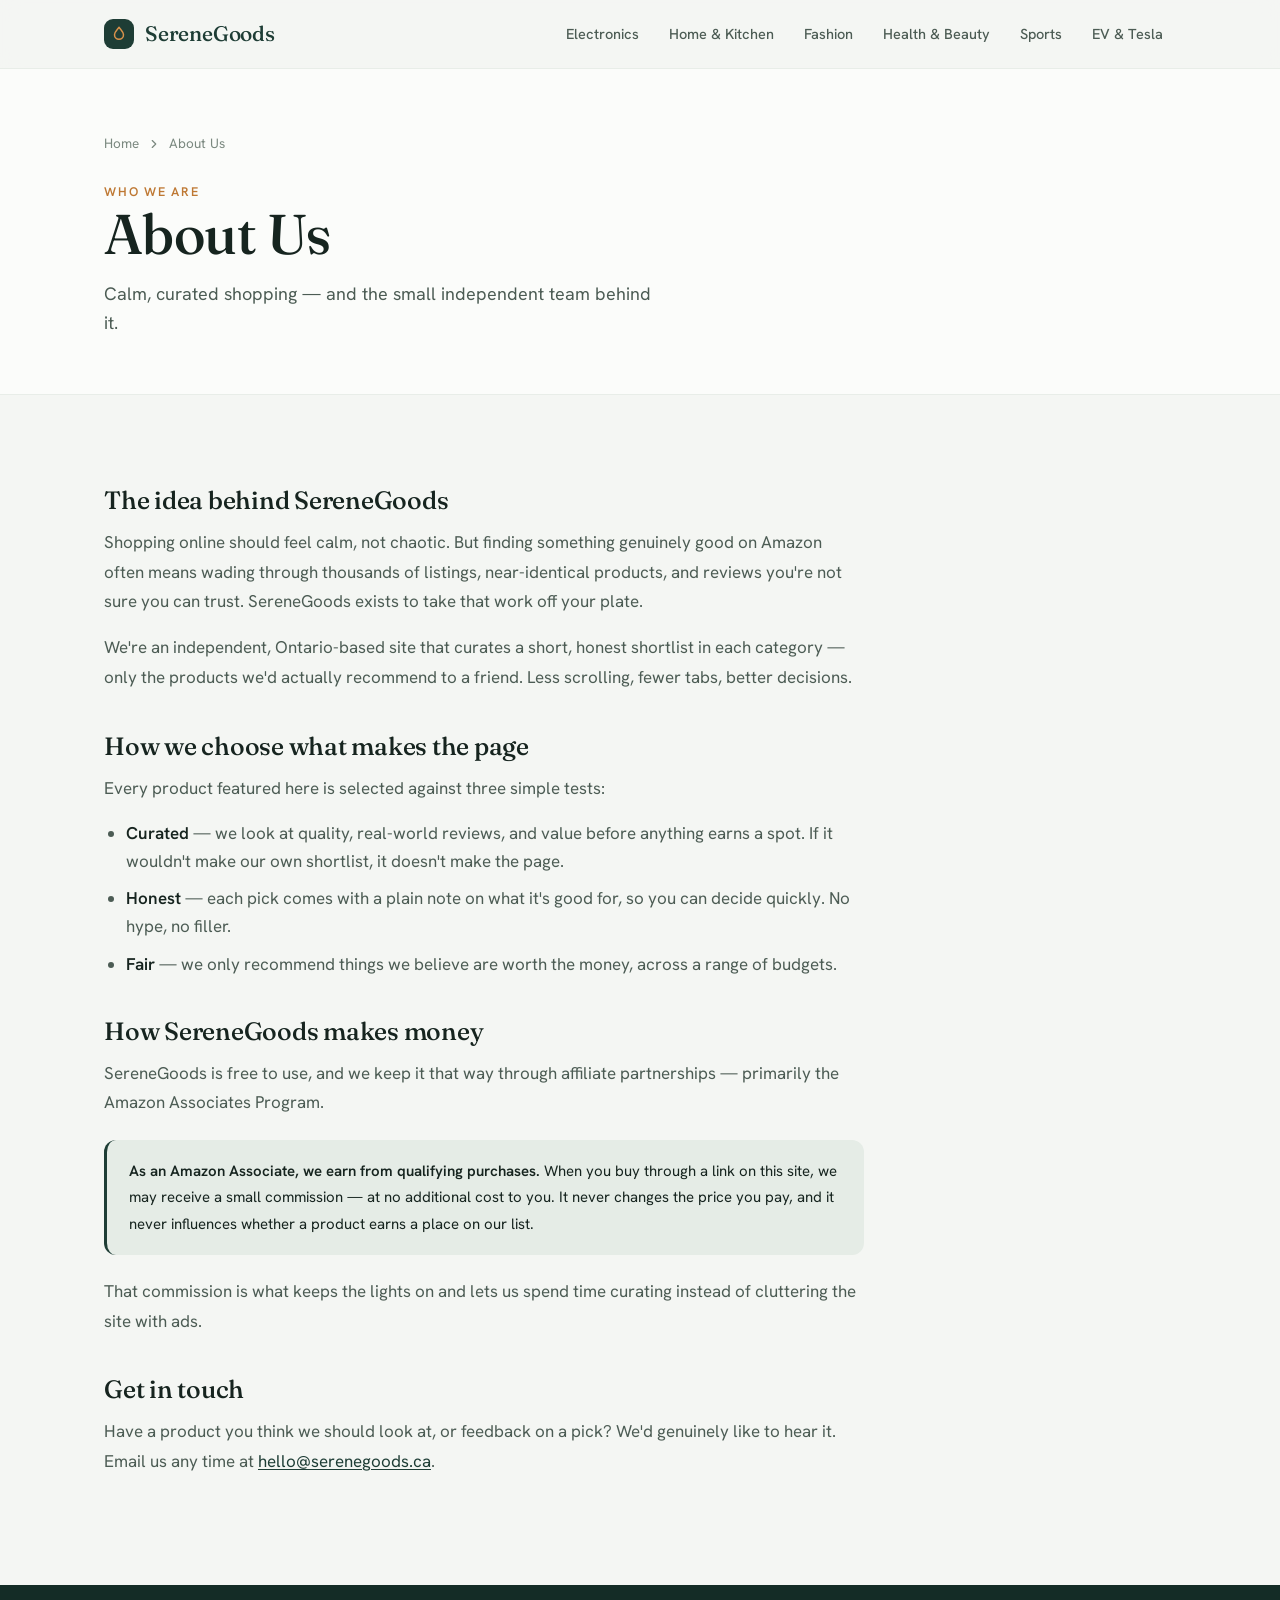
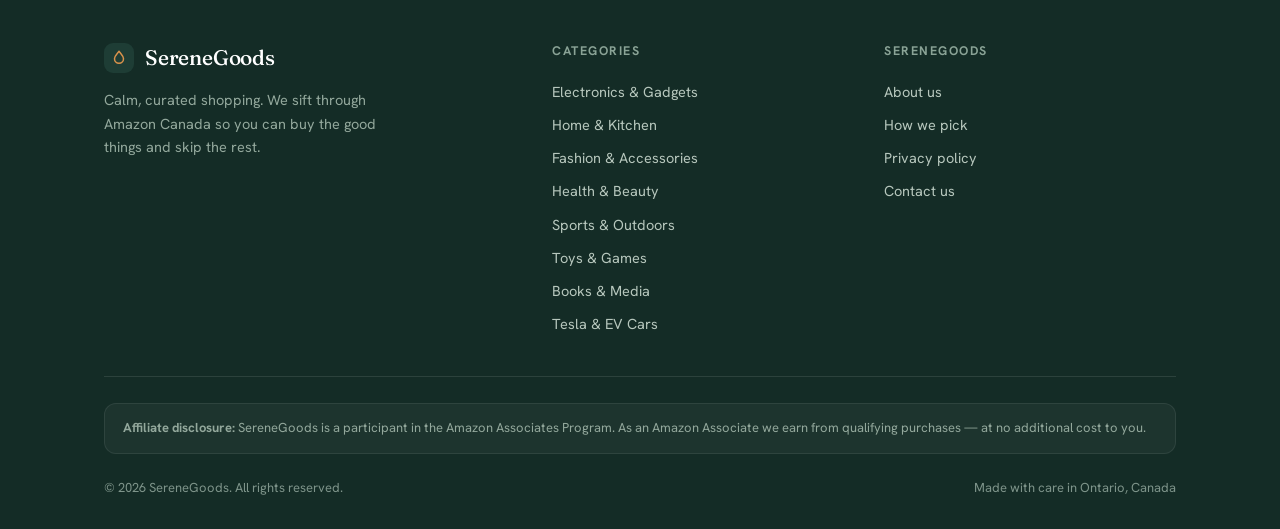
==== about.html @ b5cfd347 "Add files via upload" ====
<!DOCTYPE html>
<html lang="en">
<head>
<meta charset="UTF-8">
<meta name="viewport" content="width=device-width, initial-scale=1.0">
<title>About Us &mdash; SereneGoods</title>
<meta name="description" content="About SereneGoods — an independent, Ontario-based site curating the best of Amazon Canada with honest, hand-picked recommendations.">
<link rel="preconnect" href="https://fonts.googleapis.com">
<link rel="preconnect" href="https://fonts.gstatic.com" crossorigin>
<link href="https://fonts.googleapis.com/css2?family=Fraunces:ital,opsz,wght@0,9..144,400;0,9..144,500;1,9..144,400;1,9..144,500&family=Hanken+Grotesk:wght@400;500;600;700&display=swap" rel="stylesheet">
<style>
/* =========================================================
   SereneGoods — shared stylesheet
   Calm, editorial curation aesthetic.
   Palette: cool paper · pine · sage · honey accent
   Type: Fraunces (display) + Hanken Grotesk (body/utility)
   ========================================================= */

:root {
  --paper:      #F4F6F3;
  --paper-2:    #FBFCFA;
  --card:       #FFFFFF;
  --ink:        #16241F;
  --ink-soft:   #4C5C54;
  --ink-faint:  #7A887F;
  --pine:       #1E3D35;
  --pine-deep:  #142C26;
  --sage:       #8AA396;
  --sage-soft:  #E5ECE6;
  --honey:      #D9924B;
  --honey-deep: #BE7833;
  --line:       #DCE3DC;
  --line-soft:  #E8EDE8;

  --maxw: 1120px;
  --radius: 18px;
  --radius-sm: 12px;
  --shadow-sm: 0 1px 2px rgba(20,44,38,.04), 0 4px 14px rgba(20,44,38,.05);
  --shadow-md: 0 6px 28px rgba(20,44,38,.10);
  --ease: cubic-bezier(.22,.61,.36,1);

  --font-display: "Fraunces", Georgia, serif;
  --font-body: "Hanken Grotesk", system-ui, -apple-system, sans-serif;
}

/* ---------- reset ---------- */
*, *::before, *::after { box-sizing: border-box; }
* { margin: 0; }
html { -webkit-text-size-adjust: 100%; scroll-behavior: smooth; }
body {
  font-family: var(--font-body);
  background: var(--paper);
  color: var(--ink);
  line-height: 1.6;
  font-size: 17px;
  -webkit-font-smoothing: antialiased;
  text-rendering: optimizeLegibility;
}
img { max-width: 100%; display: block; }
a { color: inherit; text-decoration: none; }
button { font-family: inherit; }

/* ---------- layout helpers ---------- */
.wrap { max-width: var(--maxw); margin: 0 auto; padding: 0 24px; }
.eyebrow {
  font-size: 12.5px; font-weight: 600; letter-spacing: .14em;
  text-transform: uppercase; color: var(--honey-deep);
}
.section { padding: 92px 0; }
.section--tight { padding: 64px 0; }

h1, h2, h3 { font-family: var(--font-display); font-weight: 500; line-height: 1.08; letter-spacing: -.01em; }
.lede { color: var(--ink-soft); font-size: 19px; max-width: 56ch; }

/* ---------- buttons ---------- */
.btn {
  display: inline-flex; align-items: center; gap: 9px;
  font-weight: 600; font-size: 15.5px;
  padding: 13px 22px; border-radius: 999px;
  border: 1px solid transparent; cursor: pointer;
  transition: transform .25s var(--ease), background .25s var(--ease), box-shadow .25s var(--ease), color .2s;
}
.btn svg { width: 17px; height: 17px; }
.btn--primary { background: var(--honey); color: #2a1a08; }
.btn--primary:hover { background: var(--honey-deep); color: #fff; transform: translateY(-2px); box-shadow: 0 8px 20px rgba(190,120,51,.28); }
.btn--ghost { background: transparent; color: var(--pine); border-color: var(--line); }
.btn--ghost:hover { background: var(--sage-soft); border-color: var(--sage); transform: translateY(-2px); }
.btn--pine { background: var(--pine); color: #EAF1EC; }
.btn--pine:hover { background: var(--pine-deep); transform: translateY(-2px); box-shadow: var(--shadow-md); }

/* ---------- header ---------- */
.site-header {
  position: sticky; top: 0; z-index: 50;
  background: rgba(244,246,243,.82);
  backdrop-filter: saturate(140%) blur(10px);
  border-bottom: 1px solid var(--line-soft);
}
.nav { display: flex; align-items: center; justify-content: space-between; height: 68px; }
.brand { display: inline-flex; align-items: center; gap: 11px; font-family: var(--font-display); font-size: 21px; font-weight: 500; color: var(--pine); letter-spacing: -.01em; }
.brand .mark {
  width: 30px; height: 30px; border-radius: 9px;
  background: var(--pine); display: grid; place-items: center; flex: none;
}
.brand .mark svg { width: 18px; height: 18px; color: var(--honey); }
.nav-links { display: flex; align-items: center; gap: 4px; }
.nav-links a {
  font-size: 14.5px; font-weight: 500; color: var(--ink-soft);
  padding: 8px 13px; border-radius: 999px; transition: background .2s, color .2s;
}
.nav-links a:hover, .nav-links a[aria-current="page"] { background: var(--sage-soft); color: var(--pine); }
.nav-toggle { display: none; background: none; border: 1px solid var(--line); border-radius: 10px; padding: 8px; cursor: pointer; }
.nav-toggle svg { width: 20px; height: 20px; color: var(--pine); }

/* ---------- hero ---------- */
.hero { padding: 76px 0 40px; }
.hero-grid { display: grid; grid-template-columns: 1.15fr .85fr; gap: 56px; align-items: center; }
.hero h1 { font-size: clamp(40px, 6vw, 66px); margin: 18px 0 22px; }
.hero h1 em { font-style: italic; color: var(--honey-deep); }
.hero .lede { margin-bottom: 30px; }
.hero-actions { display: flex; gap: 14px; flex-wrap: wrap; }
.hero-meta { margin-top: 34px; display: flex; gap: 30px; }
.hero-meta .stat { display: flex; flex-direction: column; }
.hero-meta .num { font-family: var(--font-display); font-size: 27px; color: var(--pine); line-height: 1; }
.hero-meta .lbl { font-size: 13px; color: var(--ink-faint); margin-top: 5px; }

/* editor's pick — signature card */
.pick {
  background: var(--pine); color: #EAF1EC; border-radius: var(--radius);
  padding: 26px; position: relative; overflow: hidden; box-shadow: var(--shadow-md);
}
.pick::after {
  content: ""; position: absolute; right: -60px; top: -60px;
  width: 200px; height: 200px; border-radius: 50%;
  background: radial-gradient(circle at center, rgba(217,146,75,.34), transparent 68%);
}
.pick .tag { display: inline-flex; align-items: center; gap: 7px; font-size: 12px; font-weight: 600; letter-spacing: .12em; text-transform: uppercase; color: var(--honey); }
.pick .tag svg { width: 14px; height: 14px; }
.pick-art {
  margin: 18px 0; height: 168px; border-radius: var(--radius-sm);
  background:
    linear-gradient(135deg, rgba(255,255,255,.08), rgba(255,255,255,0)),
    repeating-linear-gradient(45deg, rgba(255,255,255,.04) 0 10px, transparent 10px 20px),
    var(--pine-deep);
  display: grid; place-items: center; border: 1px solid rgba(255,255,255,.08);
}
.pick-art svg { width: 58px; height: 58px; color: var(--sage); opacity: .9; }
.pick h3 { font-size: 22px; color: #fff; margin-bottom: 7px; }
.pick p { color: #BFD0C6; font-size: 14.5px; margin-bottom: 18px; }

/* ---------- category grid ---------- */
.section-head { max-width: 60ch; margin-bottom: 40px; }
.section-head h2 { font-size: clamp(28px, 3.4vw, 40px); margin: 12px 0 14px; }
.cat-grid { display: grid; grid-template-columns: repeat(4, 1fr); gap: 16px; }
.cat-card {
  background: var(--card); border: 1px solid var(--line); border-radius: var(--radius);
  padding: 24px 22px 22px; transition: transform .3s var(--ease), box-shadow .3s var(--ease), border-color .3s;
  position: relative; min-height: 168px; display: flex; flex-direction: column;
}
.cat-card:hover { transform: translateY(-4px); box-shadow: var(--shadow-md); border-color: var(--sage); }
.cat-ic {
  width: 50px; height: 50px; border-radius: 13px; background: var(--sage-soft);
  display: grid; place-items: center; margin-bottom: 16px; transition: background .3s;
}
.cat-ic svg { width: 26px; height: 26px; color: var(--pine); stroke-width: 1.6; }
.cat-card:hover .cat-ic { background: var(--pine); }
.cat-card:hover .cat-ic svg { color: var(--honey); }
.cat-card h3 { font-size: 18.5px; margin-bottom: 5px; font-weight: 500; }
.cat-card p { font-size: 13.5px; color: var(--ink-faint); margin-top: auto; }
.cat-card .arrow { position: absolute; top: 24px; right: 22px; color: var(--line); transition: color .3s, transform .3s; }
.cat-card:hover .arrow { color: var(--honey); transform: translate(3px,-3px); }
.cat-card .arrow svg { width: 18px; height: 18px; }

/* ---------- how we pick ---------- */
.pick-band { background: var(--paper-2); border-top: 1px solid var(--line-soft); border-bottom: 1px solid var(--line-soft); }
.pillars { display: grid; grid-template-columns: repeat(3, 1fr); gap: 30px; }
.pillar { padding-top: 22px; border-top: 2px solid var(--pine); }
.pillar .n { font-family: var(--font-display); font-size: 15px; color: var(--honey-deep); }
.pillar h3 { font-size: 21px; margin: 12px 0 9px; font-weight: 500; }
.pillar p { font-size: 15px; color: var(--ink-soft); }

/* ---------- featured products strip ---------- */
.feat-grid { display: grid; grid-template-columns: repeat(2, 1fr); gap: 18px; }

/* ---------- product card (compact, image-optional) ---------- */
.prod-grid { display: grid; grid-template-columns: repeat(2, 1fr); gap: 18px; }
.prod {
  background: var(--card); border: 1px solid var(--line); border-radius: var(--radius);
  padding: 18px; display: flex; gap: 16px; align-items: flex-start;
  transition: transform .3s var(--ease), box-shadow .3s var(--ease), border-color .3s;
}
.prod:hover { transform: translateY(-3px); box-shadow: var(--shadow-md); border-color: var(--sage); }
/* small thumbnail tile — shows an icon by default, or a product photo if you add one */
.prod-thumb {
  width: 92px; height: 92px; flex: none; border-radius: 14px; overflow: hidden;
  border: 1px solid var(--line);
  background: radial-gradient(circle at 30% 25%, rgba(138,163,150,.22), transparent 62%), var(--sage-soft);
  display: grid; place-items: center;
}
.prod-thumb img { width: 100%; height: 100%; object-fit: cover; }
.prod-thumb svg { width: 34px; height: 34px; color: var(--pine); opacity: .85; stroke-width: 1.5; }
.prod-body { display: flex; flex-direction: column; min-width: 0; }
.prod-tag {
  align-self: flex-start; background: var(--sage-soft);
  font-size: 10.5px; font-weight: 700; letter-spacing: .07em; text-transform: uppercase;
  color: var(--pine); padding: 4px 9px; border-radius: 999px; margin-bottom: 8px;
}
.prod-body h3 { font-size: 17px; font-weight: 500; line-height: 1.25; margin-bottom: 7px; }
.prod-why { font-size: 13.5px; color: var(--ink-soft); margin-bottom: 14px; }
.prod-why b { color: var(--pine); font-weight: 600; }
.prod-foot { margin-top: auto; }
.btn--sm { padding: 9px 16px; font-size: 14px; }

/* ---------- newsletter / contact ---------- */
.cta-band { background: var(--pine); color: #EAF1EC; border-radius: 26px; padding: 56px 48px; text-align: center; position: relative; overflow: hidden; }
.cta-band::before { content:""; position:absolute; inset:0; background: radial-gradient(circle at 80% -10%, rgba(217,146,75,.25), transparent 55%); }
.cta-band > * { position: relative; }
.cta-band h2 { font-size: clamp(28px, 4vw, 42px); color: #fff; margin-bottom: 14px; }
.cta-band p { color: #C3D2C9; max-width: 50ch; margin: 0 auto 28px; }
.cta-form { display: flex; gap: 10px; max-width: 440px; margin: 0 auto; }
.cta-form input {
  flex: 1; padding: 13px 18px; border-radius: 999px; border: 1px solid rgba(255,255,255,.2);
  background: rgba(255,255,255,.08); color: #fff; font-size: 15px; font-family: inherit;
}
.cta-form input::placeholder { color: #9FB3A7; }
.cta-form input:focus { outline: 2px solid var(--honey); outline-offset: 1px; }

/* ---------- footer ---------- */
.site-footer { background: var(--pine-deep); color: #B7C7BD; padding: 56px 0 30px; }
.foot-grid { display: grid; grid-template-columns: 1.4fr 1fr 1fr; gap: 40px; padding-bottom: 36px; border-bottom: 1px solid rgba(255,255,255,.1); }
.site-footer .brand { color: #fff; margin-bottom: 14px; }
.foot-about { font-size: 14.5px; color: #93A89C; max-width: 38ch; }
.foot-col h4 { font-family: var(--font-body); font-size: 12.5px; letter-spacing: .12em; text-transform: uppercase; color: var(--sage); margin-bottom: 14px; font-weight: 700; }
.foot-col a { display: block; font-size: 14.5px; padding: 5px 0; color: #B7C7BD; transition: color .2s; }
.foot-col a:hover { color: var(--honey); }
.foot-bottom { display: flex; justify-content: space-between; gap: 18px; flex-wrap: wrap; padding-top: 24px; font-size: 13px; color: #7E948A; }
.disclosure { background: rgba(255,255,255,.04); border: 1px solid rgba(255,255,255,.08); border-radius: 12px; padding: 14px 18px; font-size: 13px; color: #93A89C; margin-top: 26px; }

/* ---------- category page header band ---------- */
.page-band { background: var(--paper-2); border-bottom: 1px solid var(--line-soft); padding: 64px 0 56px; }
.page-band .eyebrow { margin-bottom: 14px; }
.page-band h1 { font-size: clamp(36px, 5vw, 56px); margin-bottom: 16px; }
.page-band .lede { font-size: 18px; }
.crumbs { display: flex; gap: 8px; align-items: center; font-size: 13.5px; color: var(--ink-faint); margin-bottom: 22px; }
.crumbs a:hover { color: var(--pine); }
.crumbs svg { width: 14px; height: 14px; }

/* ---------- motion / a11y ---------- */
.reveal { opacity: 0; transform: translateY(18px); }
.reveal.in { opacity: 1; transform: none; transition: opacity .7s var(--ease), transform .7s var(--ease); }
:focus-visible { outline: 2px solid var(--honey-deep); outline-offset: 2px; border-radius: 4px; }
@media (prefers-reduced-motion: reduce) {
  * { scroll-behavior: auto !important; }
  .reveal { opacity: 1; transform: none; transition: none; }
  .btn:hover, .cat-card:hover, .prod:hover { transform: none; }
}

/* ---------- responsive ---------- */
@media (max-width: 940px) {
  .hero-grid { grid-template-columns: 1fr; gap: 36px; }
  .cat-grid { grid-template-columns: repeat(2, 1fr); }
  .feat-grid, .prod-grid { grid-template-columns: repeat(2, 1fr); }
  .pillars { grid-template-columns: 1fr; gap: 22px; }
  .foot-grid { grid-template-columns: 1fr 1fr; }
  .nav-links { display: none; }
  .nav-links.open {
    display: flex; flex-direction: column; align-items: stretch;
    position: absolute; top: 68px; left: 0; right: 0; background: var(--paper-2);
    border-bottom: 1px solid var(--line); padding: 12px 24px 18px; gap: 2px;
  }
  .nav-toggle { display: inline-flex; }
}
@media (max-width: 560px) {
  body { font-size: 16px; }
  .section { padding: 64px 0; }
  .cat-grid, .feat-grid, .prod-grid { grid-template-columns: 1fr; }
  .foot-grid { grid-template-columns: 1fr; }
  .cta-form { flex-direction: column; }
  .cta-band { padding: 40px 24px; }
  .hero-meta { gap: 22px; }
}

/* ---------- empty / coming-soon state ---------- */
.empty { text-align: center; max-width: 600px; margin: 0 auto; padding: 40px 24px 20px; }
.empty-ic { width: 88px; height: 88px; border-radius: 24px; background: var(--sage-soft); display: grid; place-items: center; margin: 0 auto 28px; }
.empty-ic svg { width: 42px; height: 42px; color: var(--pine); stroke-width: 1.5; }
.empty h2 { font-size: clamp(26px, 4vw, 34px); margin-bottom: 14px; }
.empty p { color: var(--ink-soft); font-size: 17px; margin-bottom: 30px; }
.empty-actions { display: flex; gap: 12px; justify-content: center; flex-wrap: wrap; }

/* ---------- content / prose pages (about, privacy) ---------- */
.prose { max-width: 760px; }
.prose h2 { font-family: var(--font-display); font-weight: 500; font-size: 25px; margin: 40px 0 14px; }
.prose h2:first-child { margin-top: 0; }
.prose h3 { font-size: 18px; font-weight: 600; margin: 26px 0 8px; color: var(--pine); }
.prose p { margin-bottom: 16px; color: var(--ink-soft); line-height: 1.75; }
.prose ul { margin: 0 0 18px; padding-left: 22px; }
.prose li { margin-bottom: 9px; color: var(--ink-soft); line-height: 1.65; }
.prose a { color: var(--pine); text-decoration: underline; text-underline-offset: 2px; }
.prose a:hover { color: var(--honey-deep); }
.prose strong { color: var(--ink); font-weight: 600; }
.prose .muted { font-size: 14px; color: var(--ink-faint); }
.callout { background: var(--sage-soft); border-left: 3px solid var(--pine); border-radius: 12px; padding: 18px 22px; margin: 22px 0; }
.callout p { margin: 0; color: var(--ink); font-size: 15px; }

</style>
</head>
<body>

<header class="site-header">
  <div class="wrap nav">
    <a class="brand" href="index.html" aria-label="SereneGoods home">
      <span class="mark" aria-hidden="true"><svg viewBox="0 0 24 24" fill="none" stroke="currentColor" stroke-width="2" stroke-linecap="round" stroke-linejoin="round"><path d="M12 3c-3 4-6 6-6 10a6 6 0 0 0 12 0c0-4-3-6-6-10Z"/></svg></span>
      SereneGoods
    </a>
    <nav class="nav-links" id="navlinks" aria-label="Categories">
      <a href="electronics.html">Electronics</a>
      <a href="home-kitchen.html">Home &amp; Kitchen</a>
      <a href="fashion.html">Fashion</a>
      <a href="health-beauty.html">Health &amp; Beauty</a>
      <a href="sports-outdoors.html">Sports</a>
      <a href="ev.html">EV &amp; Tesla</a>
    </nav>
    <button class="nav-toggle" id="navtoggle" aria-label="Toggle menu" aria-expanded="false"><svg viewBox="0 0 24 24" fill="none" stroke="currentColor" stroke-width="2" stroke-linecap="round"><path d="M4 7h16M4 12h16M4 17h16"/></svg></button>
  </div>
</header>

<section class="page-band">
  <div class="wrap">
    <nav class="crumbs" aria-label="Breadcrumb">
      <a href="index.html">Home</a><svg viewBox="0 0 24 24" fill="none" stroke="currentColor" stroke-width="2" stroke-linecap="round" stroke-linejoin="round"><path d="m9 18 6-6-6-6"/></svg><span>About Us</span>
    </nav>
    <span class="eyebrow">Who we are</span>
    <h1>About Us</h1>
    <p class="lede">Calm, curated shopping — and the small independent team behind it.</p>
  </div>
</section>

<section class="section">
  <div class="wrap">
    <div class="prose reveal">
      <h2>The idea behind SereneGoods</h2>
      <p>Shopping online should feel calm, not chaotic. But finding something genuinely good on Amazon often means wading through thousands of listings, near-identical products, and reviews you're not sure you can trust. SereneGoods exists to take that work off your plate.</p>
      <p>We're an independent, Ontario-based site that curates a short, honest shortlist in each category — only the products we'd actually recommend to a friend. Less scrolling, fewer tabs, better decisions.</p>

      <h2>How we choose what makes the page</h2>
      <p>Every product featured here is selected against three simple tests:</p>
      <ul>
        <li><strong>Curated</strong> — we look at quality, real-world reviews, and value before anything earns a spot. If it wouldn't make our own shortlist, it doesn't make the page.</li>
        <li><strong>Honest</strong> — each pick comes with a plain note on what it's good for, so you can decide quickly. No hype, no filler.</li>
        <li><strong>Fair</strong> — we only recommend things we believe are worth the money, across a range of budgets.</li>
      </ul>

      <h2>How SereneGoods makes money</h2>
      <p>SereneGoods is free to use, and we keep it that way through affiliate partnerships — primarily the Amazon Associates Program.</p>
      <div class="callout"><p><strong>As an Amazon Associate, we earn from qualifying purchases.</strong> When you buy through a link on this site, we may receive a small commission — at no additional cost to you. It never changes the price you pay, and it never influences whether a product earns a place on our list.</p></div>
      <p>That commission is what keeps the lights on and lets us spend time curating instead of cluttering the site with ads.</p>

      <h2>Get in touch</h2>
      <p>Have a product you think we should look at, or feedback on a pick? We'd genuinely like to hear it. Email us any time at <a href="mailto:hello@serenegoods.ca">hello@serenegoods.ca</a>.</p>
    </div>
  </div>
</section>

<footer class="site-footer">
  <div class="wrap">
    <div class="foot-grid">
      <div>
        <span class="brand"><span class="mark" aria-hidden="true"><svg viewBox="0 0 24 24" fill="none" stroke="currentColor" stroke-width="2" stroke-linecap="round" stroke-linejoin="round"><path d="M12 3c-3 4-6 6-6 10a6 6 0 0 0 12 0c0-4-3-6-6-10Z"/></svg></span> SereneGoods</span>
        <p class="foot-about">Calm, curated shopping. We sift through Amazon Canada so you can buy the good things and skip the rest.</p>
      </div>
      <div class="foot-col">
        <h4>Categories</h4>
        <a href="electronics.html">Electronics &amp; Gadgets</a>
        <a href="home-kitchen.html">Home &amp; Kitchen</a>
        <a href="fashion.html">Fashion &amp; Accessories</a>
        <a href="health-beauty.html">Health &amp; Beauty</a>
        <a href="sports-outdoors.html">Sports &amp; Outdoors</a>
        <a href="toys-games.html">Toys &amp; Games</a>
        <a href="books-media.html">Books &amp; Media</a>
        <a href="ev.html">Tesla &amp; EV Cars</a>
      </div>
      <div class="foot-col">
        <h4>SereneGoods</h4>
        <a href="about.html">About us</a>
        <a href="index.html#how">How we pick</a>
        <a href="privacy.html">Privacy policy</a>
        <a href="mailto:hello@serenegoods.ca">Contact us</a>
      </div>
    </div>
    <div class="disclosure"><strong>Affiliate disclosure:</strong> SereneGoods is a participant in the Amazon Associates Program. As an Amazon Associate we earn from qualifying purchases — at no additional cost to you.</div>
    <div class="foot-bottom">
      <span>&copy; <span id="yr"></span> SereneGoods. All rights reserved.</span>
      <span>Made with care in Ontario, Canada</span>
    </div>
  </div>
</footer>

<script>
  document.getElementById('yr').textContent = new Date().getFullYear();
  var t = document.getElementById('navtoggle'), n = document.getElementById('navlinks');
  t.addEventListener('click', function () { var open = n.classList.toggle('open'); t.setAttribute('aria-expanded', open); });
  var io = new IntersectionObserver(function (entries) {
    entries.forEach(function (e) { if (e.isIntersecting) { e.target.classList.add('in'); io.unobserve(e.target); } });
  }, { threshold: .12 });
  document.querySelectorAll('.reveal').forEach(function (el) { io.observe(el); });
</script>
</body>
</html>
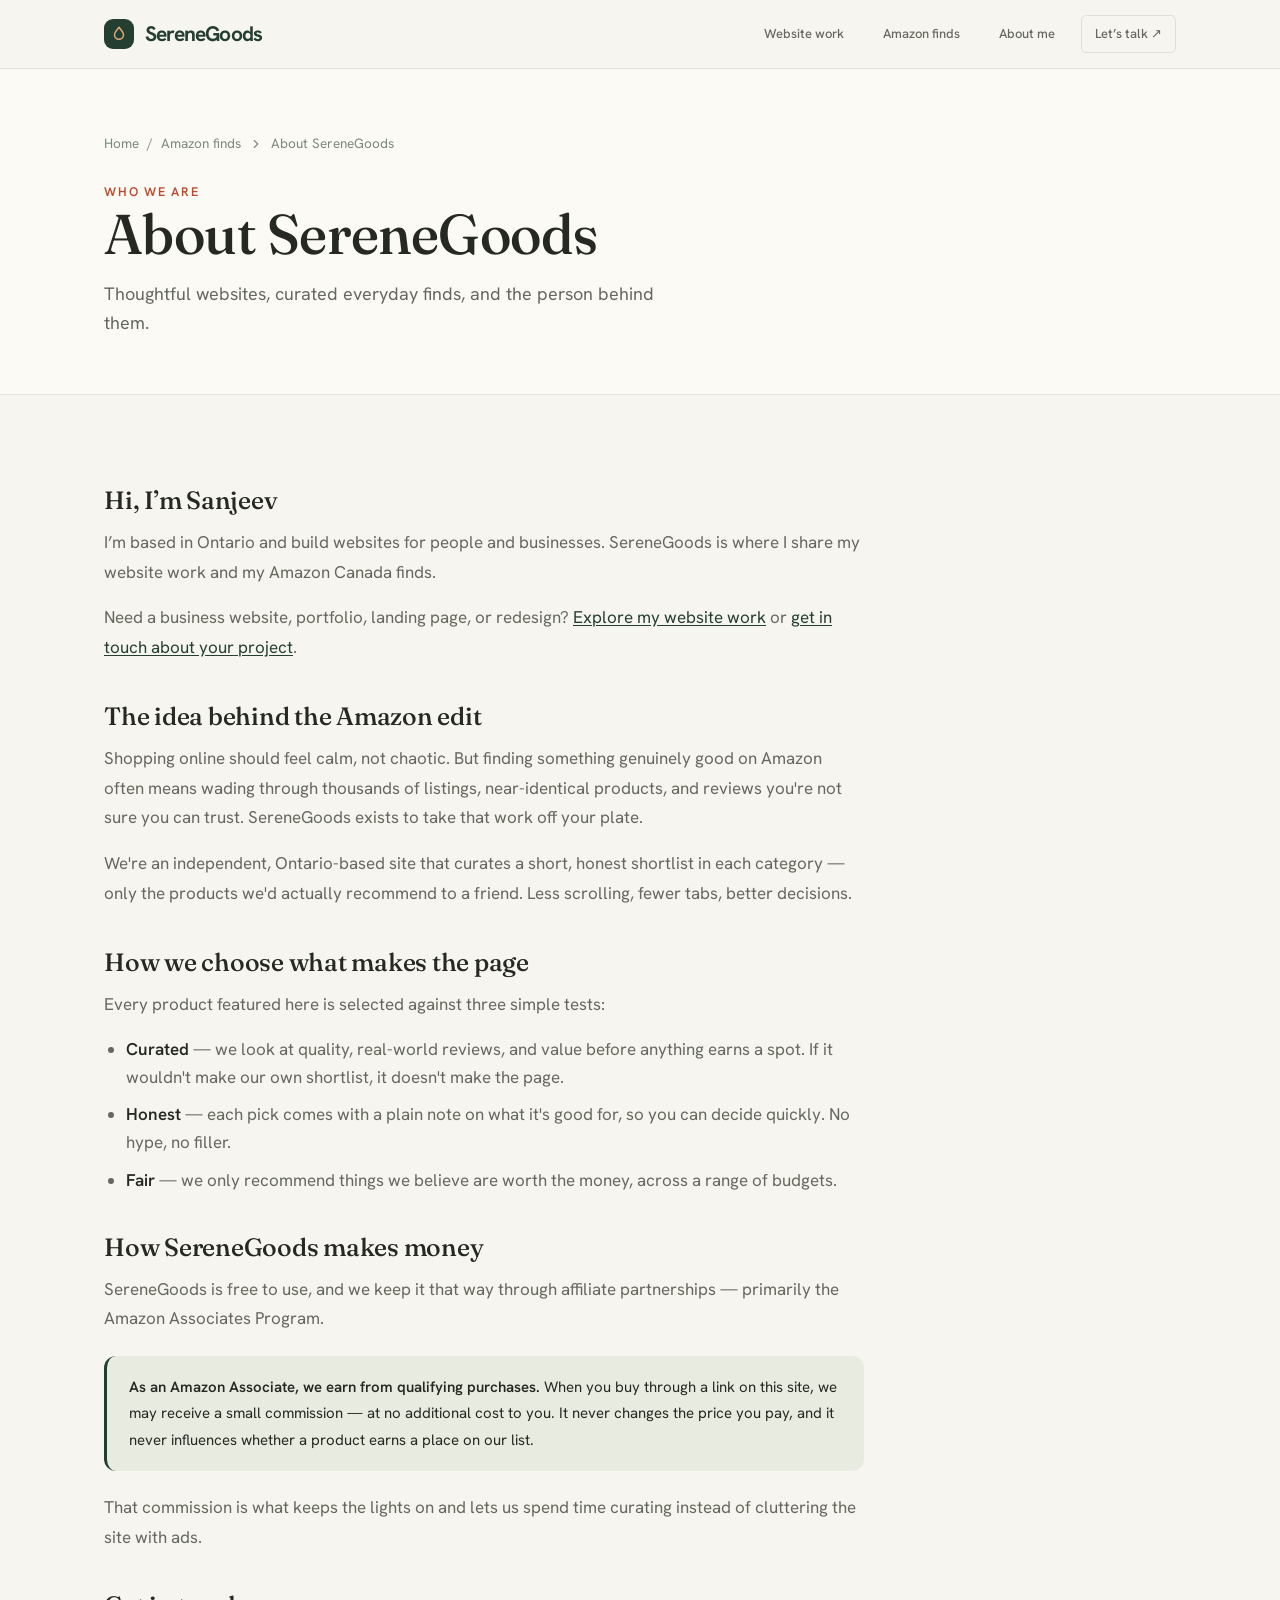
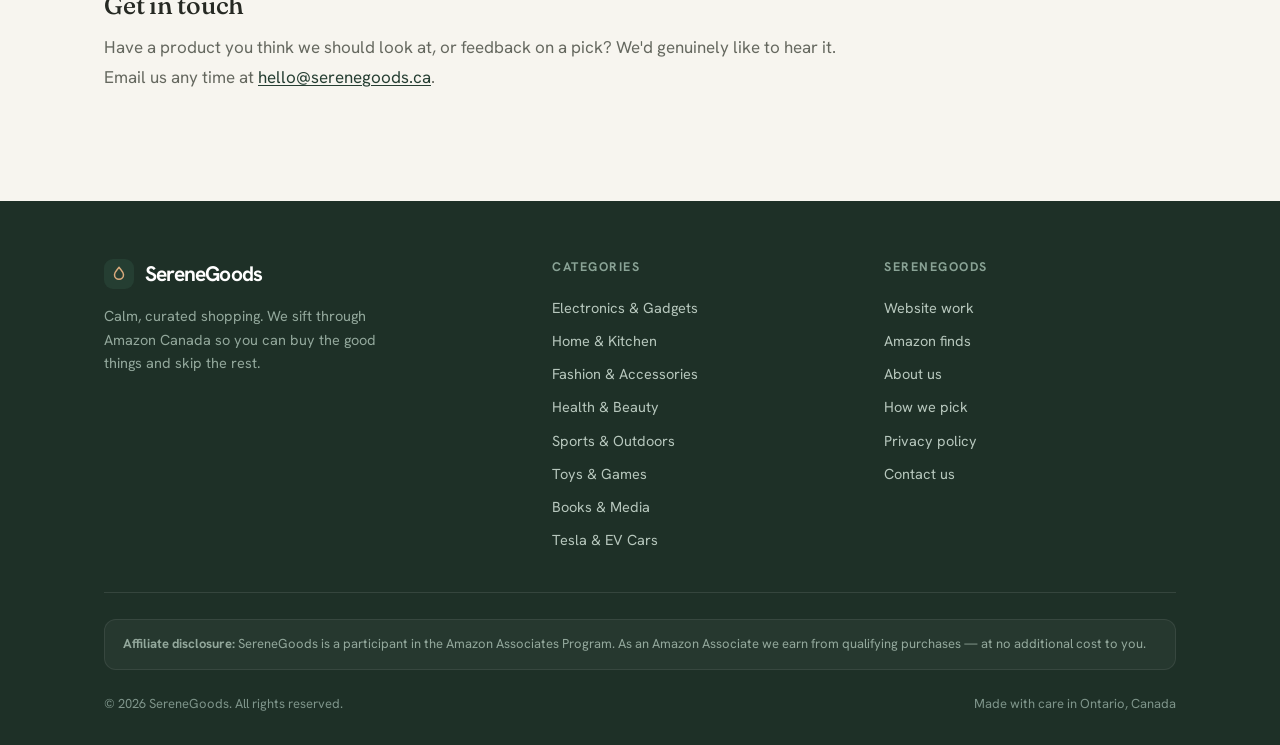
==== commit 72f8e5fd: "Redesign SereneGoods with website portfolio and Amazon finds sections" ====
--- a/about.html
+++ b/about.html
@@ -3,7 +3,7 @@
 <head>
 <meta charset="UTF-8">
 <meta name="viewport" content="width=device-width, initial-scale=1.0">
-<title>About Us &mdash; SereneGoods</title>
+<title>About SereneGoods &mdash; SereneGoods</title>
 <meta name="description" content="About SereneGoods — an independent, Ontario-based site curating the best of Amazon Canada with honest, hand-picked recommendations.">
 <link rel="preconnect" href="https://fonts.googleapis.com">
 <link rel="preconnect" href="https://fonts.gstatic.com" crossorigin>
@@ -303,6 +303,7 @@
 .callout p { margin: 0; color: var(--ink); font-size: 15px; }
 
 </style>
+<link rel="stylesheet" href="affiliate-shell.css">
 </head>
 <body>
 
@@ -312,33 +313,34 @@
       <span class="mark" aria-hidden="true"><svg viewBox="0 0 24 24" fill="none" stroke="currentColor" stroke-width="2" stroke-linecap="round" stroke-linejoin="round"><path d="M12 3c-3 4-6 6-6 10a6 6 0 0 0 12 0c0-4-3-6-6-10Z"/></svg></span>
       SereneGoods
     </a>
-    <nav class="nav-links" id="navlinks" aria-label="Categories">
-      <a href="electronics.html">Electronics</a>
-      <a href="home-kitchen.html">Home &amp; Kitchen</a>
-      <a href="fashion.html">Fashion</a>
-      <a href="health-beauty.html">Health &amp; Beauty</a>
-      <a href="sports-outdoors.html">Sports</a>
-      <a href="ev.html">EV &amp; Tesla</a>
+    <nav class="nav-links" id="navlinks" aria-label="Main navigation">
+      <a href="index.html#work">Website work</a>
+      <a href="finds.html">Amazon finds</a>
+      <a href="index.html#about">About me</a>
+      <a href="index.html#contact">Let’s talk ↗</a>
     </nav>
-    <button class="nav-toggle" id="navtoggle" aria-label="Toggle menu" aria-expanded="false"><svg viewBox="0 0 24 24" fill="none" stroke="currentColor" stroke-width="2" stroke-linecap="round"><path d="M4 7h16M4 12h16M4 17h16"/></svg></button>
+    <button class="nav-toggle" id="navtoggle" aria-controls="navlinks" aria-label="Toggle menu" aria-expanded="false"><svg viewBox="0 0 24 24" fill="none" stroke="currentColor" stroke-width="2" stroke-linecap="round"><path d="M4 7h16M4 12h16M4 17h16"/></svg></button>
   </div>
 </header>
 
 <section class="page-band">
   <div class="wrap">
     <nav class="crumbs" aria-label="Breadcrumb">
-      <a href="index.html">Home</a><svg viewBox="0 0 24 24" fill="none" stroke="currentColor" stroke-width="2" stroke-linecap="round" stroke-linejoin="round"><path d="m9 18 6-6-6-6"/></svg><span>About Us</span>
+      <a href="index.html">Home</a><span aria-hidden="true"> / </span><a href="finds.html">Amazon finds</a><svg viewBox="0 0 24 24" fill="none" stroke="currentColor" stroke-width="2" stroke-linecap="round" stroke-linejoin="round"><path d="m9 18 6-6-6-6"/></svg><span>About SereneGoods</span>
     </nav>
     <span class="eyebrow">Who we are</span>
-    <h1>About Us</h1>
-    <p class="lede">Calm, curated shopping — and the small independent team behind it.</p>
+    <h1>About SereneGoods</h1>
+    <p class="lede">Thoughtful websites, curated everyday finds, and the person behind them.</p>
   </div>
 </section>
 
 <section class="section">
   <div class="wrap">
     <div class="prose reveal">
-      <h2>The idea behind SereneGoods</h2>
+      <h2>Hi, I’m Sanjeev</h2>
+      <p>I’m based in Ontario and build websites for people and businesses. SereneGoods is where I share my website work and my Amazon Canada finds.</p>
+      <p>Need a business website, portfolio, landing page, or redesign? <a href="index.html#work">Explore my website work</a> or <a href="index.html#contact">get in touch about your project</a>.</p>
+      <h2>The idea behind the Amazon edit</h2>
       <p>Shopping online should feel calm, not chaotic. But finding something genuinely good on Amazon often means wading through thousands of listings, near-identical products, and reviews you're not sure you can trust. SereneGoods exists to take that work off your plate.</p>
       <p>We're an independent, Ontario-based site that curates a short, honest shortlist in each category — only the products we'd actually recommend to a friend. Less scrolling, fewer tabs, better decisions.</p>
 
@@ -381,8 +383,10 @@
       </div>
       <div class="foot-col">
         <h4>SereneGoods</h4>
+        <a href="index.html#work">Website work</a>
+        <a href="finds.html">Amazon finds</a>
         <a href="about.html">About us</a>
-        <a href="index.html#how">How we pick</a>
+        <a href="finds.html#how">How we pick</a>
         <a href="privacy.html">Privacy policy</a>
         <a href="mailto:hello@serenegoods.ca">Contact us</a>
       </div>
--- a/affiliate-shell.css
+++ b/affiliate-shell.css
@@ -0,0 +1,9 @@
+/* Connect the existing product pages to the personal homepage. */
+:root{--paper:#f7f5ef;--paper-2:#fcfaf5;--ink:#262923;--ink-soft:#65685f;--pine:#253e32;--pine-deep:#1e3027;--sage-soft:#e8ece0;--honey:#dbab7d;--honey-deep:#bc492b;--line:#dedfd5;--line-soft:#e6e4dc}
+.site-header{background:rgba(247,245,239,.96)}
+.brand{font-family:var(--font-body);font-weight:700;letter-spacing:-.8px}
+.nav-links{gap:13px}.nav-links a{font-size:13px}.nav-links a:last-child{border:1px solid var(--line);border-radius:5px}
+.btn,.cat-card,.prod,.pick{border-radius:7px}.cat-card:hover,.prod:hover{border-color:var(--sage)}
+.reveal{opacity:1;transform:none}
+a:focus-visible,button:focus-visible{outline:3px solid var(--honey-deep);outline-offset:4px}
+@media(prefers-reduced-motion:reduce){html{scroll-behavior:auto}*,*::before,*::after{transition:none!important}}
